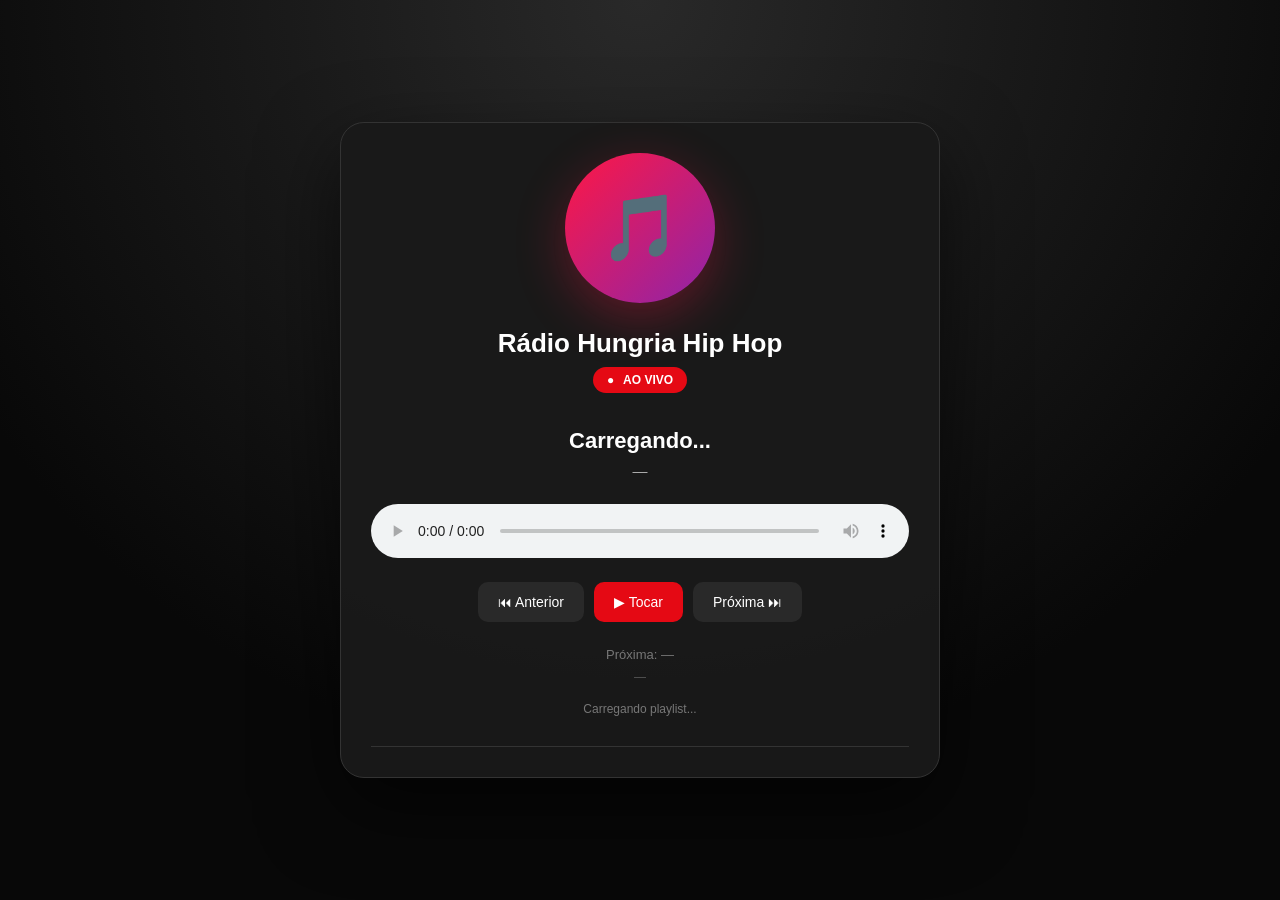
==== runM3u.html @ ae969b16 "feat: added runM3U" ====
<!DOCTYPE html>
<html lang="pt-BR">
<head>
  <meta charset="UTF-8">

  <meta
    name="viewport"
    content="width=device-width, initial-scale=1.0"
  >

  <title>Rádio Hungria Hip Hop</title>

  <style>
    * {
      box-sizing: border-box;
    }

    body {
      margin: 0;
      min-height: 100vh;

      display: flex;
      align-items: center;
      justify-content: center;

      background:
        radial-gradient(
          circle at top,
          #292929,
          #080808 70%
        );

      color: #fff;

      font-family:
        Arial,
        Helvetica,
        sans-serif;
    }

    .radio {
      width: min(600px, 92%);
      padding: 30px;

      background: rgba(25, 25, 25, .96);

      border: 1px solid #333;
      border-radius: 24px;

      box-shadow:
        0 30px 80px rgba(0, 0, 0, .6);

      text-align: center;
    }

    .logo {
      width: 150px;
      height: 150px;

      margin: 0 auto 25px;

      border-radius: 50%;

      display: flex;
      align-items: center;
      justify-content: center;

      font-size: 65px;

      background:
        linear-gradient(
          135deg,
          #ff1744,
          #8e24aa
        );

      box-shadow:
        0 15px 50px rgba(255, 23, 68, .3);
    }

    h1 {
      margin: 0 0 8px;

      font-size: 26px;
    }

    .live {
      display: inline-block;

      padding: 6px 14px;

      margin-bottom: 25px;

      border-radius: 30px;

      background: #e50914;

      font-size: 12px;
      font-weight: bold;
    }

    .live::before {
      content: "●";
      margin-right: 6px;
    }

    .title {
      margin-top: 10px;

      font-size: 22px;
      font-weight: bold;
    }

    .artist {
      margin-top: 8px;

      color: #aaa;
      font-size: 15px;
    }

    audio {
      width: 100%;
      margin-top: 25px;
    }

    .buttons {
      display: flex;
      justify-content: center;
      gap: 10px;

      margin-top: 20px;
    }

    button {
      border: 0;

      padding: 12px 20px;

      border-radius: 10px;

      background: #292929;
      color: white;

      cursor: pointer;

      font-size: 14px;
    }

    button:hover {
      background: #3a3a3a;
    }

    .play {
      background: #e50914;
    }

    .play:hover {
      background: #f5222d;
    }

    .next {
      margin-top: 25px;

      color: #777;

      font-size: 13px;
    }

    .counter {
      margin-top: 8px;

      color: #555;

      font-size: 12px;
    }

    .status {
      margin-top: 18px;

      color: #777;

      font-size: 12px;
    }

    .error {
      color: #ff5252;
    }

    .playlist {
      margin-top: 30px;

      max-height: 250px;

      overflow-y: auto;

      text-align: left;

      border-top: 1px solid #333;
    }

    .item {
      padding: 12px;

      border-bottom: 1px solid #292929;

      cursor: pointer;

      font-size: 13px;
    }

    .item:hover {
      background: #292929;
    }

    .item.active {
      background: #35151a;
      color: #ff5260;
    }
  </style>
</head>

<body>

  <main class="radio">

    <div class="logo">
      🎵
    </div>

    <h1>
      Rádio Hungria Hip Hop
    </h1>

    <div class="live">
      AO VIVO
    </div>

    <div
      id="title"
      class="title"
    >
      Carregando...
    </div>

    <div
      id="artist"
      class="artist"
    >
      —
    </div>

    <audio
      id="audio"
      controls
      preload="metadata"
    ></audio>

    <div class="buttons">

      <button
        id="previous"
      >
        ⏮ Anterior
      </button>

      <button
        id="play"
        class="play"
      >
        ▶ Tocar
      </button>

      <button
        id="next"
      >
        Próxima ⏭
      </button>

    </div>

    <div
      id="nextTrack"
      class="next"
    >
      Próxima: —
    </div>

    <div
      id="counter"
      class="counter"
    >
      —
    </div>

    <div
      id="status"
      class="status"
    >
      Carregando playlist...
    </div>

    <div
      id="playlist"
      class="playlist"
    ></div>

  </main>

  <script src="./app.js"></script>

</body>
</html>
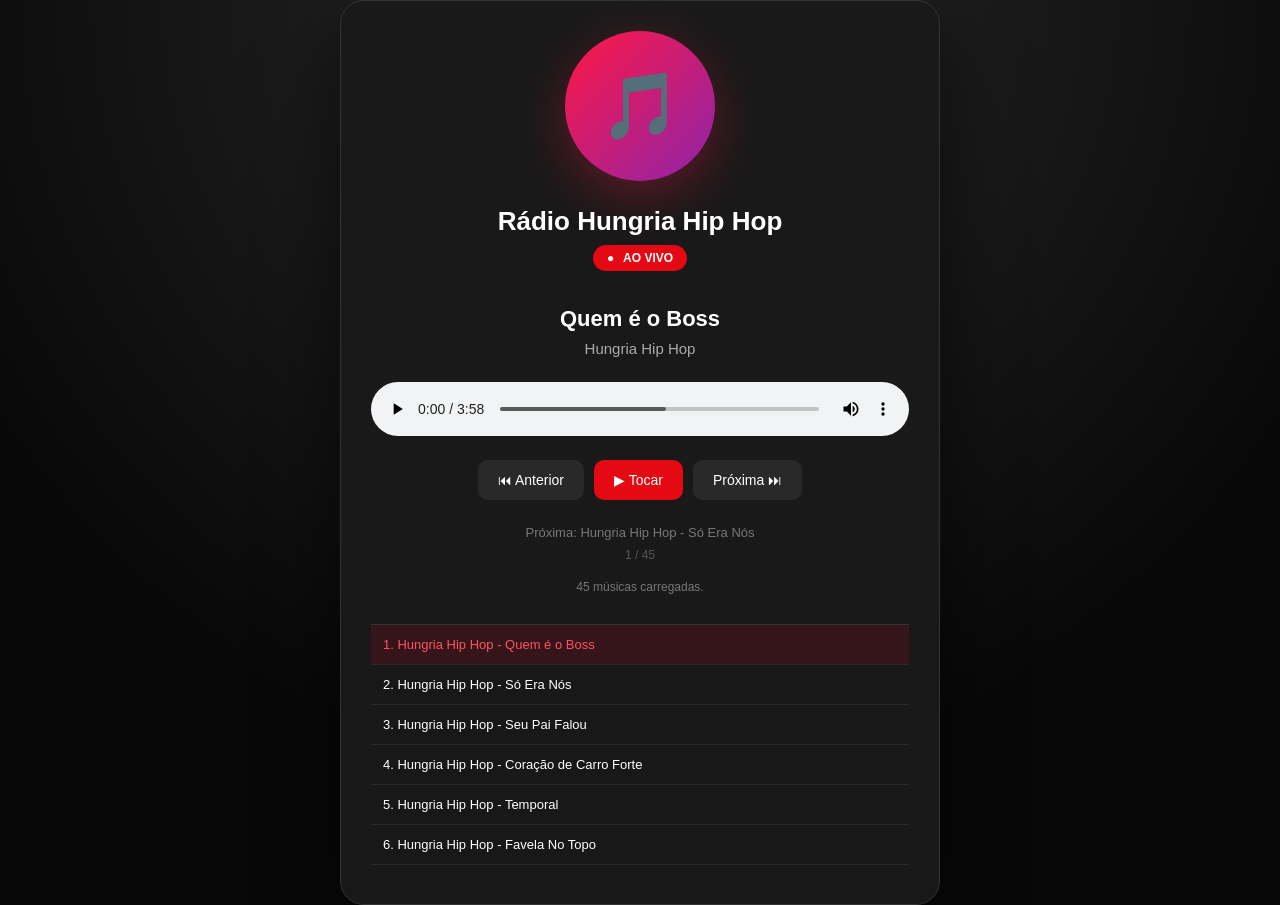
==== commit 77fbd0dd: "fix: Refactor script loading and add playlist functionality Updated script tag to load JavaScript wi" ====
--- a/runM3u.html
+++ b/runM3u.html
@@ -306,7 +306,940 @@
 
   </main>
 
-  <script src="./app.js"></script>
+  <script defer>
+"use strict";
+
+
+/*
+ * ============================================================
+ * CONFIGURAÇÃO
+ * ============================================================
+ *
+ * Se o playlist.m3u estiver na mesma pasta:
+ *
+ * ./playlist.m3u
+ *
+ * Ou você pode colocar uma URL completa:
+ *
+ * https://seusite.github.io/radio/playlist.m3u
+ *
+ * ============================================================
+ */
+
+const PLAYLIST_URL = "https://sertanejogit.github.io/musics/Hungria+Hip-Hop/hungriaHipHop.m3u";
+
+
+/*
+ * ============================================================
+ * ELEMENTOS
+ * ============================================================
+ */
+
+const audio =
+  document.getElementById("audio");
+
+const title =
+  document.getElementById("title");
+
+const artist =
+  document.getElementById("artist");
+
+const nextTrack =
+  document.getElementById("nextTrack");
+
+const counter =
+  document.getElementById("counter");
+
+const status =
+  document.getElementById("status");
+
+const playlistElement =
+  document.getElementById("playlist");
+
+const playButton =
+  document.getElementById("play");
+
+const nextButton =
+  document.getElementById("next");
+
+const previousButton =
+  document.getElementById("previous");
+
+
+/*
+ * ============================================================
+ * ESTADO
+ * ============================================================
+ */
+
+let playlist = [];
+
+let currentIndex = -1;
+
+let loading = false;
+
+
+/*
+ * ============================================================
+ * LER M3U
+ * ============================================================
+ */
+
+async function loadPlaylist() {
+
+  try {
+
+    setStatus(
+      "Baixando playlist..."
+    );
+
+    const response =
+      await fetch(
+        PLAYLIST_URL,
+        {
+          cache: "no-cache"
+        }
+      );
+
+
+    if (!response.ok) {
+
+      throw new Error(
+        `HTTP ${response.status}`
+      );
+
+    }
+
+
+    const text =
+      await response.text();
+
+
+    playlist =
+      parseM3U(text);
+
+
+    if (
+      playlist.length === 0
+    ) {
+
+      throw new Error(
+        "Nenhuma música encontrada no M3U."
+      );
+
+    }
+
+
+    renderPlaylist();
+
+
+    /*
+     * Começa pela primeira música.
+     */
+
+    await selectTrack(0, false);
+
+
+    setStatus(
+      `${playlist.length} músicas carregadas.`
+    );
+
+  }
+
+  catch (error) {
+
+    console.error(error);
+
+    setStatus(
+      "Erro ao carregar playlist: " +
+      error.message,
+      true
+    );
+
+  }
+
+}
+
+
+/*
+ * ============================================================
+ * PARSER M3U
+ * ============================================================
+ *
+ * Aceita:
+ *
+ * #EXTM3U
+ * #EXTINF:-1,Artista - Música
+ * https://...
+ *
+ * Também aceita duração:
+ *
+ * #EXTINF:210,Artista - Música
+ *
+ * ============================================================
+ */
+
+function parseM3U(text) {
+
+  const lines =
+    text
+      .split(/\r?\n/)
+      .map(
+        line => line.trim()
+      )
+      .filter(
+        line => line.length > 0
+      );
+
+
+  const result = [];
+
+  let metadata = null;
+
+
+  for (
+    const line of lines
+  ) {
+
+    /*
+     * Cabeçalho.
+     */
+
+    if (
+      line.toUpperCase() ===
+      "#EXTM3U"
+    ) {
+
+      continue;
+
+    }
+
+
+    /*
+     * Informação da faixa.
+     */
+
+    if (
+      line
+        .toUpperCase()
+        .startsWith("#EXTINF:")
+    ) {
+
+      const value =
+        line.substring(8);
+
+
+      const comma =
+        value.indexOf(",");
+
+
+      if (
+        comma !== -1
+      ) {
+
+        const duration =
+          value
+            .substring(
+              0,
+              comma
+            )
+            .trim();
+
+
+        const name =
+          value
+            .substring(
+              comma + 1
+            )
+            .trim();
+
+
+        metadata = {
+
+          duration:
+            Number(duration),
+
+          name
+
+        };
+
+      }
+
+      continue;
+
+    }
+
+
+    /*
+     * Ignora outras diretivas M3U.
+     */
+
+    if (
+      line.startsWith("#")
+    ) {
+
+      continue;
+
+    }
+
+
+    /*
+     * A linha é a URL da música.
+     */
+
+    if (
+      metadata
+    ) {
+
+      const parsed =
+        parseTitle(
+          metadata.name
+        );
+
+
+      result.push({
+
+        title:
+          parsed.title,
+
+        artist:
+          parsed.artist,
+
+        name:
+          metadata.name,
+
+        url:
+          line,
+
+        duration:
+          metadata.duration
+
+      });
+
+
+      metadata =
+        null;
+
+    }
+
+    else {
+
+      /*
+       * Também aceita M3U
+       * contendo somente URLs.
+       */
+
+      const parsed =
+        parseTitle(
+          getFileName(line)
+        );
+
+
+      result.push({
+
+        title:
+          parsed.title,
+
+        artist:
+          parsed.artist,
+
+        name:
+          parsed.name,
+
+        url:
+          line,
+
+        duration:
+          -1
+
+      });
+
+    }
+
+  }
+
+
+  return result;
+
+}
+
+
+/*
+ * ============================================================
+ * SEPARAR ARTISTA / MÚSICA
+ * ============================================================
+ *
+ * Exemplo:
+ *
+ * Hungria Hip Hop - Temporal
+ *
+ * vira:
+ *
+ * artista = Hungria Hip Hop
+ * título  = Temporal
+ *
+ * ============================================================
+ */
+
+function parseTitle(name) {
+
+  const separator =
+    " - ";
+
+
+  const index =
+    name.indexOf(
+      separator
+    );
+
+
+  if (
+    index !== -1
+  ) {
+
+    return {
+
+      artist:
+        name.substring(
+          0,
+          index
+        ).trim(),
+
+      title:
+        name.substring(
+          index +
+          separator.length
+        ).trim(),
+
+      name
+
+    };
+
+  }
+
+
+  return {
+
+    artist:
+      "Hungria Hip Hop",
+
+    title:
+      name,
+
+    name
+
+  };
+
+}
+
+
+/*
+ * ============================================================
+ * PEGAR NOME DO ARQUIVO
+ * ============================================================
+ */
+
+function getFileName(url) {
+
+  try {
+
+    const parsed =
+      new URL(url);
+
+
+    return decodeURIComponent(
+      parsed.pathname
+        .split("/")
+        .pop()
+    );
+
+  }
+
+  catch {
+
+    return url;
+
+  }
+
+}
+
+
+/*
+ * ============================================================
+ * SELECIONAR MÚSICA
+ * ============================================================
+ */
+
+async function selectTrack(
+  index,
+  autoplay = true
+) {
+
+  if (
+    playlist.length === 0
+  ) {
+
+    return;
+
+  }
+
+
+  /*
+   * Loop da playlist.
+   */
+
+  if (
+    index >= playlist.length
+  ) {
+
+    index = 0;
+
+  }
+
+
+  if (
+    index < 0
+  ) {
+
+    index =
+      playlist.length - 1;
+
+  }
+
+
+  currentIndex =
+    index;
+
+
+  const track =
+    playlist[currentIndex];
+
+
+  /*
+   * Atualiza interface.
+   */
+
+  updateTrackInfo(
+    track
+  );
+
+
+  /*
+   * Muda o áudio.
+   */
+
+  audio.src =
+    track.url;
+
+
+  audio.load();
+
+
+  /*
+   * Atualiza playlist visual.
+   */
+
+  updateActiveItem();
+
+
+  /*
+   * Toca automaticamente
+   * quando solicitado.
+   */
+
+  if (
+    autoplay
+  ) {
+
+    try {
+
+      await audio.play();
+
+      playButton.textContent =
+        "⏸ Pausar";
+
+      setStatus(
+        "Reproduzindo"
+      );
+
+    }
+
+    catch (error) {
+
+      /*
+       * Navegadores normalmente
+       * bloqueiam autoplay com som.
+       */
+
+      playButton.textContent =
+        "▶ Tocar";
+
+      setStatus(
+        "Clique em Tocar para iniciar."
+      );
+
+    }
+
+  }
+
+}
+
+
+/*
+ * ============================================================
+ * INFORMAÇÕES DA MÚSICA
+ * ============================================================
+ */
+
+function updateTrackInfo(
+  track
+) {
+
+  title.textContent =
+    track.title;
+
+  artist.textContent =
+    track.artist;
+
+
+  const nextIndex =
+    (
+      currentIndex + 1
+    ) % playlist.length;
+
+
+  const next =
+    playlist[nextIndex];
+
+
+  if (
+    next
+  ) {
+
+    nextTrack.textContent =
+      "Próxima: " +
+      next.artist +
+      " - " +
+      next.title;
+
+  }
+
+
+  counter.textContent =
+    `${currentIndex + 1} / ${playlist.length}`;
+
+}
+
+
+/*
+ * ============================================================
+ * TOGGLE PLAY / PAUSE
+ * ============================================================
+ */
+
+async function togglePlay() {
+
+  if (
+    audio.paused
+  ) {
+
+    try {
+
+      await audio.play();
+
+    }
+
+    catch {
+
+      setStatus(
+        "Não foi possível iniciar o áudio.",
+        true
+      );
+
+    }
+
+  }
+
+  else {
+
+    audio.pause();
+
+  }
+
+}
+
+
+/*
+ * ============================================================
+ * PRÓXIMA
+ * ============================================================
+ */
+
+async function nextTrackPlay() {
+
+  await selectTrack(
+    currentIndex + 1,
+    true
+  );
+
+}
+
+
+/*
+ * ============================================================
+ * ANTERIOR
+ * ============================================================
+ */
+
+async function previousTrackPlay() {
+
+  await selectTrack(
+    currentIndex - 1,
+    true
+  );
+
+}
+
+
+/*
+ * ============================================================
+ * QUANDO A MÚSICA TERMINA
+ * ============================================================
+ *
+ * Aqui acontece o looping.
+ *
+ * 01
+ * 02
+ * 03
+ * ...
+ * 45
+ * 01
+ * 02
+ *
+ * ============================================================
+ */
+
+audio.addEventListener(
+  "ended",
+  async () => {
+
+    await nextTrackPlay();
+
+  }
+);
+
+
+/*
+ * ============================================================
+ * EVENTOS DO PLAYER
+ * ============================================================
+ */
+
+audio.addEventListener(
+  "play",
+  () => {
+
+    playButton.textContent =
+      "⏸ Pausar";
+
+    setStatus(
+      "🔴 Reproduzindo"
+    );
+
+  }
+);
+
+
+audio.addEventListener(
+  "pause",
+  () => {
+
+    playButton.textContent =
+      "▶ Tocar";
+
+  }
+);
+
+
+audio.addEventListener(
+  "error",
+  () => {
+
+    setStatus(
+      "Erro ao reproduzir esta música.",
+      true
+    );
+
+  }
+);
+
+
+/*
+ * ============================================================
+ * BOTÕES
+ * ============================================================
+ */
+
+playButton.addEventListener(
+  "click",
+  togglePlay
+);
+
+
+nextButton.addEventListener(
+  "click",
+  nextTrackPlay
+);
+
+
+previousButton.addEventListener(
+  "click",
+  previousTrackPlay
+);
+
+
+/*
+ * ============================================================
+ * RENDERIZAR PLAYLIST
+ * ============================================================
+ */
+
+function renderPlaylist() {
+
+  playlistElement.innerHTML =
+    "";
+
+
+  playlist.forEach(
+    (
+      track,
+      index
+    ) => {
+
+      const item =
+        document.createElement(
+          "div"
+        );
+
+
+      item.className =
+        "item";
+
+
+      item.dataset.index =
+        index;
+
+
+      item.textContent =
+        `${index + 1}. ` +
+        `${track.artist} - ` +
+        `${track.title}`;
+
+
+      item.addEventListener(
+        "click",
+        () => {
+
+          selectTrack(
+            index,
+            true
+          );
+
+        }
+      );
+
+
+      playlistElement.appendChild(
+        item
+      );
+
+    }
+  );
+
+}
+
+
+/*
+ * ============================================================
+ * DESTACAR MÚSICA ATUAL
+ * ============================================================
+ */
+
+function updateActiveItem() {
+
+  const items =
+    playlistElement.querySelectorAll(
+      ".item"
+    );
+
+
+  items.forEach(
+    item => {
+
+      item.classList.remove(
+        "active"
+      );
+
+    }
+  );
+
+
+  const current =
+    playlistElement.querySelector(
+      `[data-index="${currentIndex}"]`
+    );
+
+
+  if (
+    current
+  ) {
+
+    current.classList.add(
+      "active"
+    );
+
+
+    current.scrollIntoView({
+      behavior: "smooth",
+      block: "nearest"
+    });
+
+  }
+
+}
+
+
+/*
+ * ============================================================
+ * STATUS
+ * ============================================================
+ */
+
+function setStatus(
+  message,
+  error = false
+) {
+
+  status.textContent =
+    message;
+
+
+  status.classList.toggle(
+    "error",
+    error
+  );
+
+}
+
+
+/*
+ * ============================================================
+ * INICIAR
+ * ============================================================
+ */
+
+loadPlaylist();
+</script>
 
 </body>
-</html>+</html>
